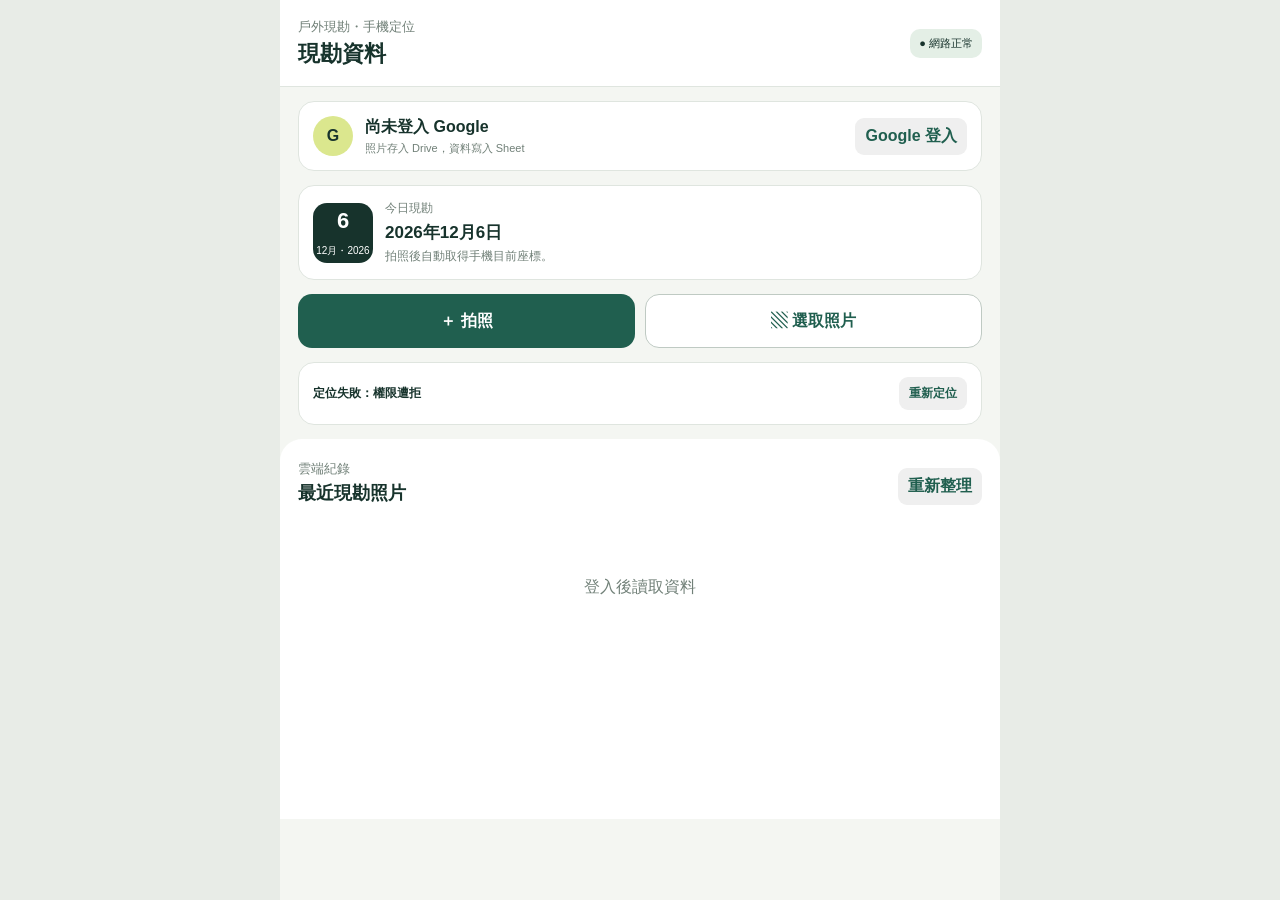
==== github-pages/index.html @ bb9c31da "feat: add GitHub Pages mobile survey app" ====
<!doctype html>
<html lang="zh-Hant">
<head>
  <meta charset="utf-8">
  <meta name="viewport" content="width=device-width,initial-scale=1,viewport-fit=cover">
  <meta name="theme-color" content="#205f4f">
  <title>現勘資料｜手機現場紀錄</title>
  <link rel="stylesheet" href="./styles.css">
</head>
<body>
  <main class="app-shell">
    <header class="topbar"><div><small>戶外現勘・手機定位</small><h1>現勘資料</h1></div><span id="network">檢查網路中</span></header>
    <section class="account-card"><div class="avatar">G</div><div><b id="account">尚未登入 Google</b><small>照片存入 Drive，資料寫入 Sheet</small></div><button id="login">Google 登入</button></section>
    <section class="survey-card"><div class="date-badge"><b id="day">--</b><span id="month">--</span></div><div><p>今日現勘</p><h2 id="date">載入日期中</h2><p>拍照後自動取得手機目前座標。</p></div></section>
    <section class="actions">
      <button class="primary" id="camera"><span>＋</span> 拍照</button>
      <button class="secondary" id="library"><span>▧</span> 選取照片</button>
      <input hidden id="cameraInput" type="file" accept="image/*" capture="environment">
      <input hidden id="libraryInput" type="file" accept="image/*">
    </section>
    <div class="location-card"><b id="locationStatus">尚未讀取位置</b><button id="locate">重新定位</button></div>
    <div id="notice" hidden></div>
    <dialog id="photoDialog">
      <form id="photoForm">
        <img id="preview" alt="照片預覽">
        <h2>照片說明</h2>
        <textarea id="description" required maxlength="500" rows="4" placeholder="例如：地下室東側牆面滲水"></textarea>
        <p id="photoLocation">準備讀取手機座標…</p>
        <div class="dialog-actions"><button type="button" id="cancel">取消</button><button class="primary" type="submit" id="save">保存並上傳</button></div>
      </form>
    </dialog>
    <section class="records"><div class="section-heading"><div><small>雲端紀錄</small><h2>最近現勘照片</h2></div><button id="refresh">重新整理</button></div><div id="recordList"><p class="empty">登入後讀取資料</p></div></section>
  </main>
  <script src="https://accounts.google.com/gsi/client" async defer></script>
  <script src="./app.js"></script>
</body>
</html>
---- github-pages/styles.css ----
:root{--ink:#17332c;--muted:#718078;--paper:#f4f6f2;--green:#205f4f;--lime:#dbe78e;--line:#dfe5df}*{box-sizing:border-box}body{margin:0;background:#e8ece7;color:var(--ink);font-family:-apple-system,BlinkMacSystemFont,"Noto Sans TC",Arial,sans-serif}.app-shell{width:min(100%,720px);min-height:100vh;margin:auto;background:var(--paper)}button,textarea{font:inherit}.topbar{display:flex;align-items:center;justify-content:space-between;padding:17px 18px;background:#fff;border-bottom:1px solid var(--line)}.topbar small,.section-heading small{color:var(--muted)}h1{font-size:22px;margin:3px 0 0}.topbar span{font-size:11px;padding:7px 9px;border-radius:10px;background:#e4efe6}.account-card,.survey-card,.location-card{margin:14px 18px;display:flex;align-items:center;gap:12px;background:#fff;padding:14px;border:1px solid var(--line);border-radius:16px}.account-card small{display:block;color:var(--muted);font-size:11px;margin-top:3px}.account-card button,.location-card button,.section-heading button{margin-left:auto;border:0;border-radius:9px;padding:8px 10px;color:var(--green);font-weight:800}.avatar{width:40px;height:40px;border-radius:50%;display:grid;place-items:center;background:var(--lime);font-weight:900}.date-badge{width:60px;height:60px;border-radius:14px;display:grid;place-items:center;background:var(--ink);color:white}.date-badge b{font-size:22px}.date-badge span{font-size:10px}.survey-card p{font-size:12px;color:var(--muted);margin:0}.survey-card h2{font-size:17px;margin:4px 0}.actions{display:grid;grid-template-columns:1fr 1fr;gap:10px;padding:0 18px}.actions button{height:54px;border-radius:14px;font-weight:800}.primary{border:0;background:var(--green);color:#fff}.secondary{background:#fff;color:var(--green);border:1px solid #bfcac3}.location-card{font-size:12px}.location-card b{min-width:0;overflow-wrap:anywhere}#notice{margin:0 18px 14px;padding:12px;border-radius:12px;background:#e3efe7;font-size:12px}#notice.error{background:#f6dfdc;color:#8c3d32}.records{margin-top:14px;background:#fff;border-radius:22px 22px 0 0;padding:20px 18px;min-height:380px}.section-heading{display:flex;align-items:end;justify-content:space-between}.section-heading h2{margin:3px 0 0;font-size:18px}#recordList{display:grid;grid-template-columns:1fr 1fr;gap:10px;margin-top:14px}.record{border:1px solid var(--line);border-radius:13px;padding:12px;color:var(--ink);text-decoration:none;background:#f6faf6}.record b,.record small{display:block}.record small{color:var(--muted);font-size:10px;margin-top:8px}.empty{grid-column:1/-1;text-align:center;color:var(--muted);padding:42px 0}dialog{width:min(calc(100% - 28px),540px);border:0;border-radius:20px;padding:0;box-shadow:0 20px 70px #10231d55}dialog::backdrop{background:#10231d99}dialog form{padding:18px}dialog img{display:block;width:100%;max-height:42vh;object-fit:contain;border-radius:14px;background:#edf1ed}dialog textarea{width:100%;padding:12px;border:1px solid #bdc9c1;border-radius:12px}#photoLocation{font-size:12px;background:#edf4ef;padding:10px;border-radius:10px}.dialog-actions{display:grid;grid-template-columns:1fr 1fr;gap:10px}.dialog-actions button{height:46px;border-radius:12px;border:0;font-weight:800}
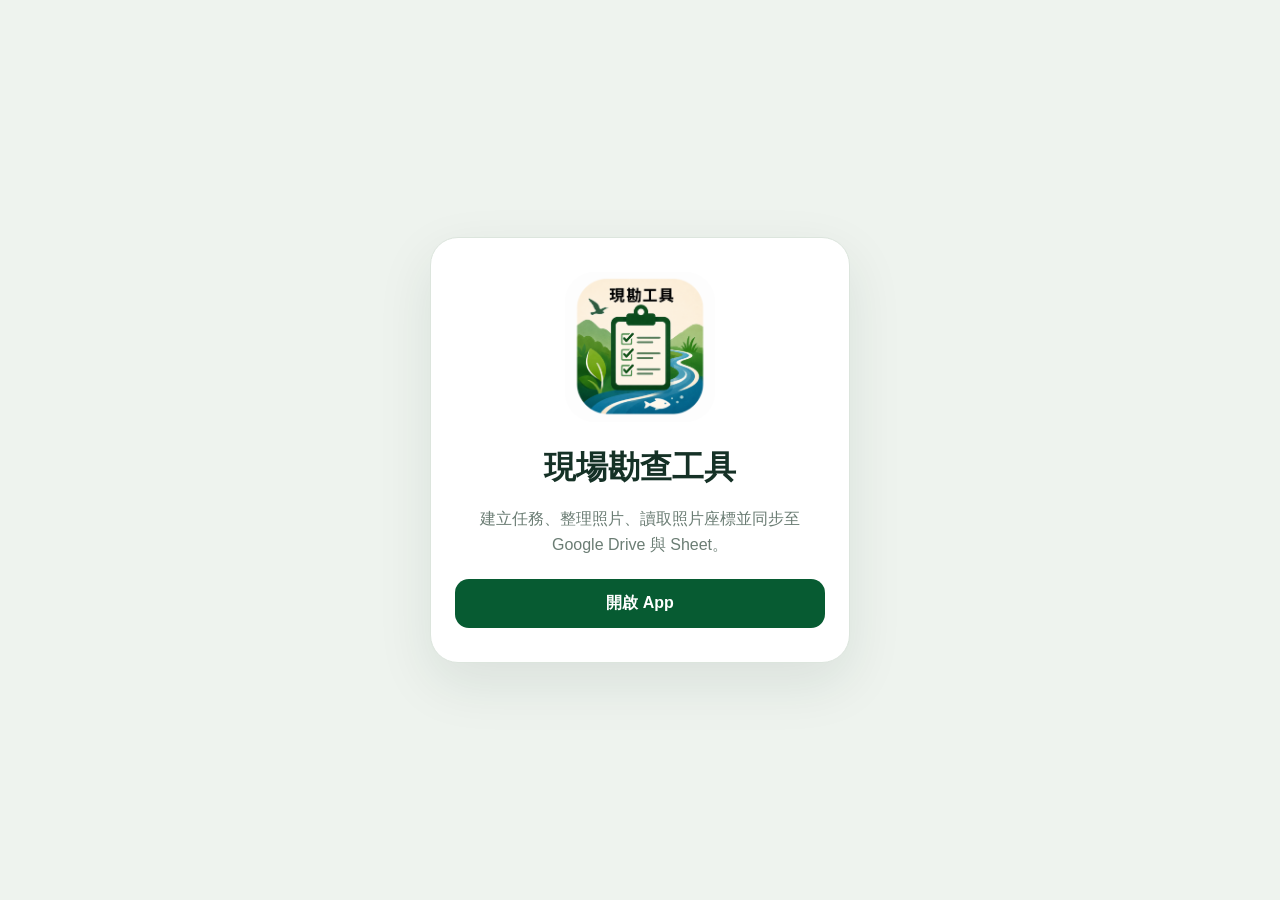
==== commit c860bf9f: "feat: rebuild field survey workflow" ====
--- a/github-pages/index.html
+++ b/github-pages/index.html
@@ -1,37 +1 @@
-<!doctype html>
-<html lang="zh-Hant">
-<head>
-  <meta charset="utf-8">
-  <meta name="viewport" content="width=device-width,initial-scale=1,viewport-fit=cover">
-  <meta name="theme-color" content="#205f4f">
-  <title>現勘資料｜手機現場紀錄</title>
-  <link rel="stylesheet" href="./styles.css">
-</head>
-<body>
-  <main class="app-shell">
-    <header class="topbar"><div><small>戶外現勘・手機定位</small><h1>現勘資料</h1></div><span id="network">檢查網路中</span></header>
-    <section class="account-card"><div class="avatar">G</div><div><b id="account">尚未登入 Google</b><small>照片存入 Drive，資料寫入 Sheet</small></div><button id="login">Google 登入</button></section>
-    <section class="survey-card"><div class="date-badge"><b id="day">--</b><span id="month">--</span></div><div><p>今日現勘</p><h2 id="date">載入日期中</h2><p>拍照後自動取得手機目前座標。</p></div></section>
-    <section class="actions">
-      <button class="primary" id="camera"><span>＋</span> 拍照</button>
-      <button class="secondary" id="library"><span>▧</span> 選取照片</button>
-      <input hidden id="cameraInput" type="file" accept="image/*" capture="environment">
-      <input hidden id="libraryInput" type="file" accept="image/*">
-    </section>
-    <div class="location-card"><b id="locationStatus">尚未讀取位置</b><button id="locate">重新定位</button></div>
-    <div id="notice" hidden></div>
-    <dialog id="photoDialog">
-      <form id="photoForm">
-        <img id="preview" alt="照片預覽">
-        <h2>照片說明</h2>
-        <textarea id="description" required maxlength="500" rows="4" placeholder="例如：地下室東側牆面滲水"></textarea>
-        <p id="photoLocation">準備讀取手機座標…</p>
-        <div class="dialog-actions"><button type="button" id="cancel">取消</button><button class="primary" type="submit" id="save">保存並上傳</button></div>
-      </form>
-    </dialog>
-    <section class="records"><div class="section-heading"><div><small>雲端紀錄</small><h2>最近現勘照片</h2></div><button id="refresh">重新整理</button></div><div id="recordList"><p class="empty">登入後讀取資料</p></div></section>
-  </main>
-  <script src="https://accounts.google.com/gsi/client" async defer></script>
-  <script src="./app.js"></script>
-</body>
-</html>
+<!doctype html><html lang="zh-Hant"><head><meta charset="utf-8"><meta name="viewport" content="width=device-width,initial-scale=1,viewport-fit=cover"><meta name="theme-color" content="#075b32"><title>現場勘查工具</title><link rel="icon" href="./icon.png"><style>*{box-sizing:border-box}body{margin:0;min-height:100vh;display:grid;place-items:center;background:#eef3ee;color:#153126;font-family:-apple-system,BlinkMacSystemFont,"Noto Sans TC",sans-serif}.card{width:min(88vw,420px);text-align:center;background:#fff;border:1px solid #dce5dd;border-radius:28px;padding:34px 24px;box-shadow:0 20px 55px #15312618}.card img{width:150px;border-radius:30px}.card h1{margin:20px 0 8px}.card p{color:#6b7d74;line-height:1.6}.card a{display:block;margin-top:22px;padding:14px;border-radius:14px;background:#075b32;color:#fff;text-decoration:none;font-weight:800}</style></head><body><main class="card"><img src="./icon.png" alt="現場勘查工具圖示"><h1>現場勘查工具</h1><p>建立任務、整理照片、讀取照片座標並同步至 Google Drive 與 Sheet。</p><a href="https://script.google.com/macros/s/AKfycbxVRWfGGSac2salD0w-TJlI7hcKk-Po66PngTT9YXaPeBEDkejAfqwuue7fV76GydLSFA/exec">開啟 App</a></main></body></html>
